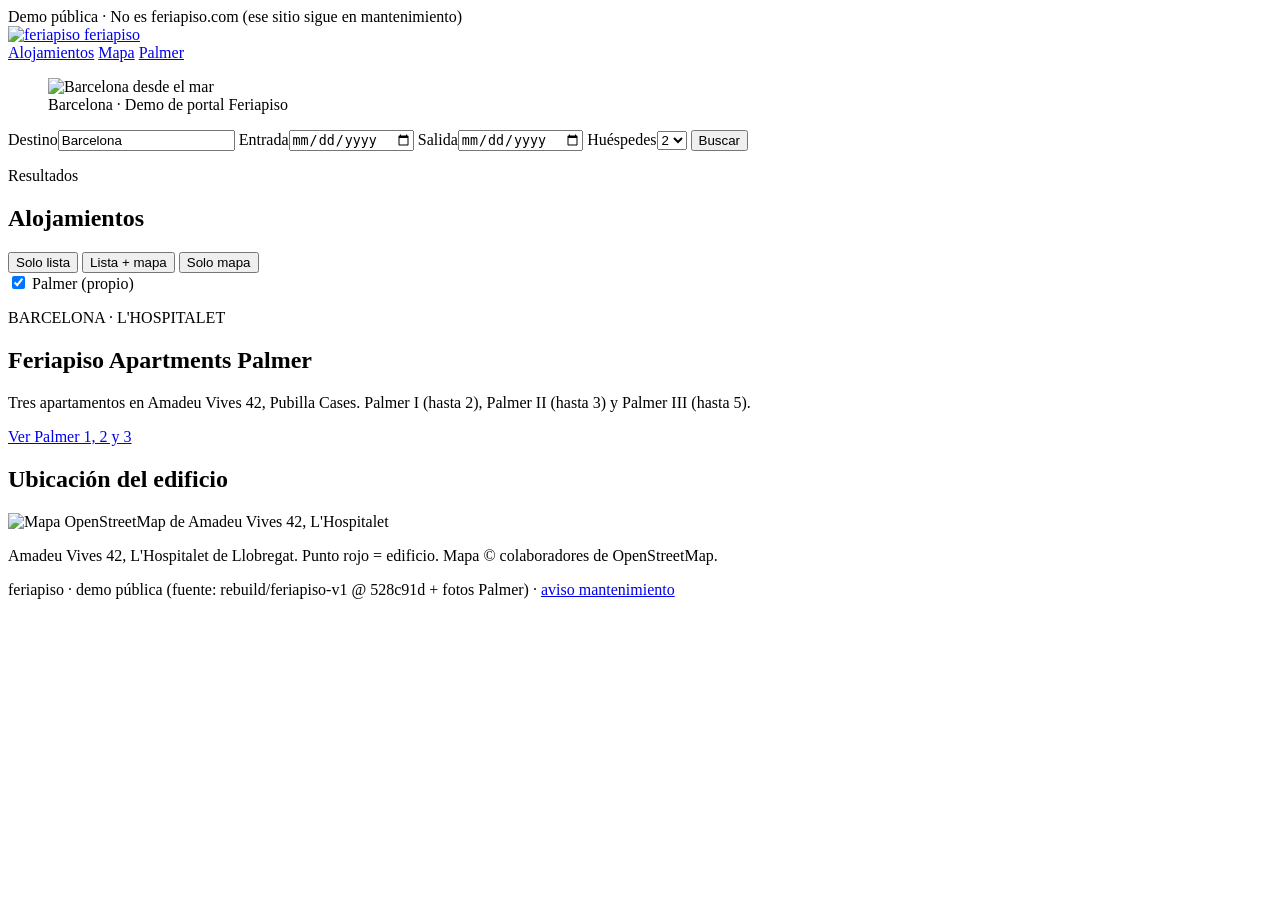
==== feriapiso-demo/index.html @ 1ec6c4c3 "Add feriapiso-demo portal (Palmer + Leaflet map) — HTML/JS/CSS + asset decode workflow" ====
<!doctype html>
<html lang="es">
<head>
  <meta charset="utf-8">
  <meta name="viewport" content="width=device-width,initial-scale=1">
  <title>feriapiso — demo Palmer + mapa</title>
  <meta name="description" content="Demo pública de Feriapiso: apartamentos Palmer I, II y III con mapa. No es feriapiso.com.">
  <meta name="robots" content="noindex, nofollow">
  <link rel="icon" href="./brand/logo.png">
  <link rel="stylesheet" href="https://unpkg.com/leaflet@1.9.4/dist/leaflet.css" integrity="sha256-p4NxAoJBhIIN+hmNHrzRCf9tD/miZyoHS5obTRR9BMY=" crossorigin="">
  <link rel="stylesheet" href="./styles.css">
  <meta property="og:title" content="feriapiso — demo Palmer">
  <meta property="og:description" content="Apartamentos Palmer I, II y III en L'Hospitalet · demo pública">
  <meta property="og:image" content="https://panamera7.github.io/feriapiso-demo/fotos/barcelona-mar.jpg">
</head>
<body>
  <div class="demo-banner">Demo pública · No es feriapiso.com (ese sitio sigue en mantenimiento)</div>
  <header class="topbar">
    <a class="brand" href="./index.html">
      <img src="./brand/logo.png" width="150" height="84" alt="feriapiso">
      <span class="wordmark"><span class="feria">feria</span><span class="piso">piso</span></span>
    </a>
    <nav>
      <a href="#alojamientos">Alojamientos</a>
      <a href="#mapa">Mapa</a>
      <a href="#palmer">Palmer</a>
    </nav>
  </header>

  <figure class="hero">
    <img src="./fotos/barcelona-mar.jpg" alt="Barcelona desde el mar">
    <figcaption>Barcelona · Demo de portal Feriapiso</figcaption>
  </figure>

  <form id="search" class="searchbox">
    <label>Destino<input id="destination" placeholder="Barcelona, Hospitalet…" value="Barcelona"></label>
    <label>Entrada<input id="checkin" type="date"></label>
    <label>Salida<input id="checkout" type="date"></label>
    <label>Huéspedes<select id="guests"><option>1</option><option selected>2</option><option>3</option><option>4</option><option>5</option></select></label>
    <button type="submit">Buscar</button>
  </form>

  <main class="split" id="destinos">
    <section id="alojamientos" class="section">
      <div class="section-head">
        <div>
          <p class="eyebrow" id="resultCount">Resultados</p>
          <h2>Alojamientos</h2>
        </div>
        <div class="view-switch">
          <button id="listView" type="button">Solo lista</button>
          <button id="splitView" class="active" type="button">Lista + mapa</button>
          <button id="mapView" type="button">Solo mapa</button>
        </div>
      </div>
      <aside class="filters">
        <label class="check"><input type="checkbox" id="onlyPalmer" checked> Palmer (propio)</label>
      </aside>
      <div id="results" class="cards"></div>
    </section>
    <div id="mapResults" class="map-results" aria-label="Mapa"></div>
  </main>

  <section id="palmer" class="palmer">
    <div>
      <p class="eyebrow">BARCELONA · L'HOSPITALET</p>
      <h2>Feriapiso Apartments Palmer</h2>
      <p>Tres apartamentos en Amadeu Vives 42, Pubilla Cases. Palmer I (hasta 2), Palmer II (hasta 3) y Palmer III (hasta 5).</p>
    </div>
    <a href="#alojamientos">Ver Palmer 1, 2 y 3</a>
  </section>

  <section id="mapa" class="static-map section">
    <h2>Ubicación del edificio</h2>
    <div class="map-wrap">
      <img src="./fotos/mapa-palmer.jpg" alt="Mapa OpenStreetMap de Amadeu Vives 42, L'Hospitalet">
      <p class="caption">Amadeu Vives 42, L'Hospitalet de Llobregat. Punto rojo = edificio. Mapa © colaboradores de OpenStreetMap.</p>
    </div>
  </section>

  <footer>
    feriapiso · demo pública (fuente: rebuild/feriapiso-v1 @ 528c91d + fotos Palmer) ·
    <a href="https://panamera7.github.io/feriapiso-share/">aviso mantenimiento</a>
  </footer>
  <script src="https://unpkg.com/leaflet@1.9.4/dist/leaflet.js" integrity="sha256-20nQCchB9co0qIjJZRGuk2/Z9VM+kNiyxNV1lvTlZBo=" crossorigin=""></script>
  <script type="module" src="./app.js"></script>
</body>
</html>
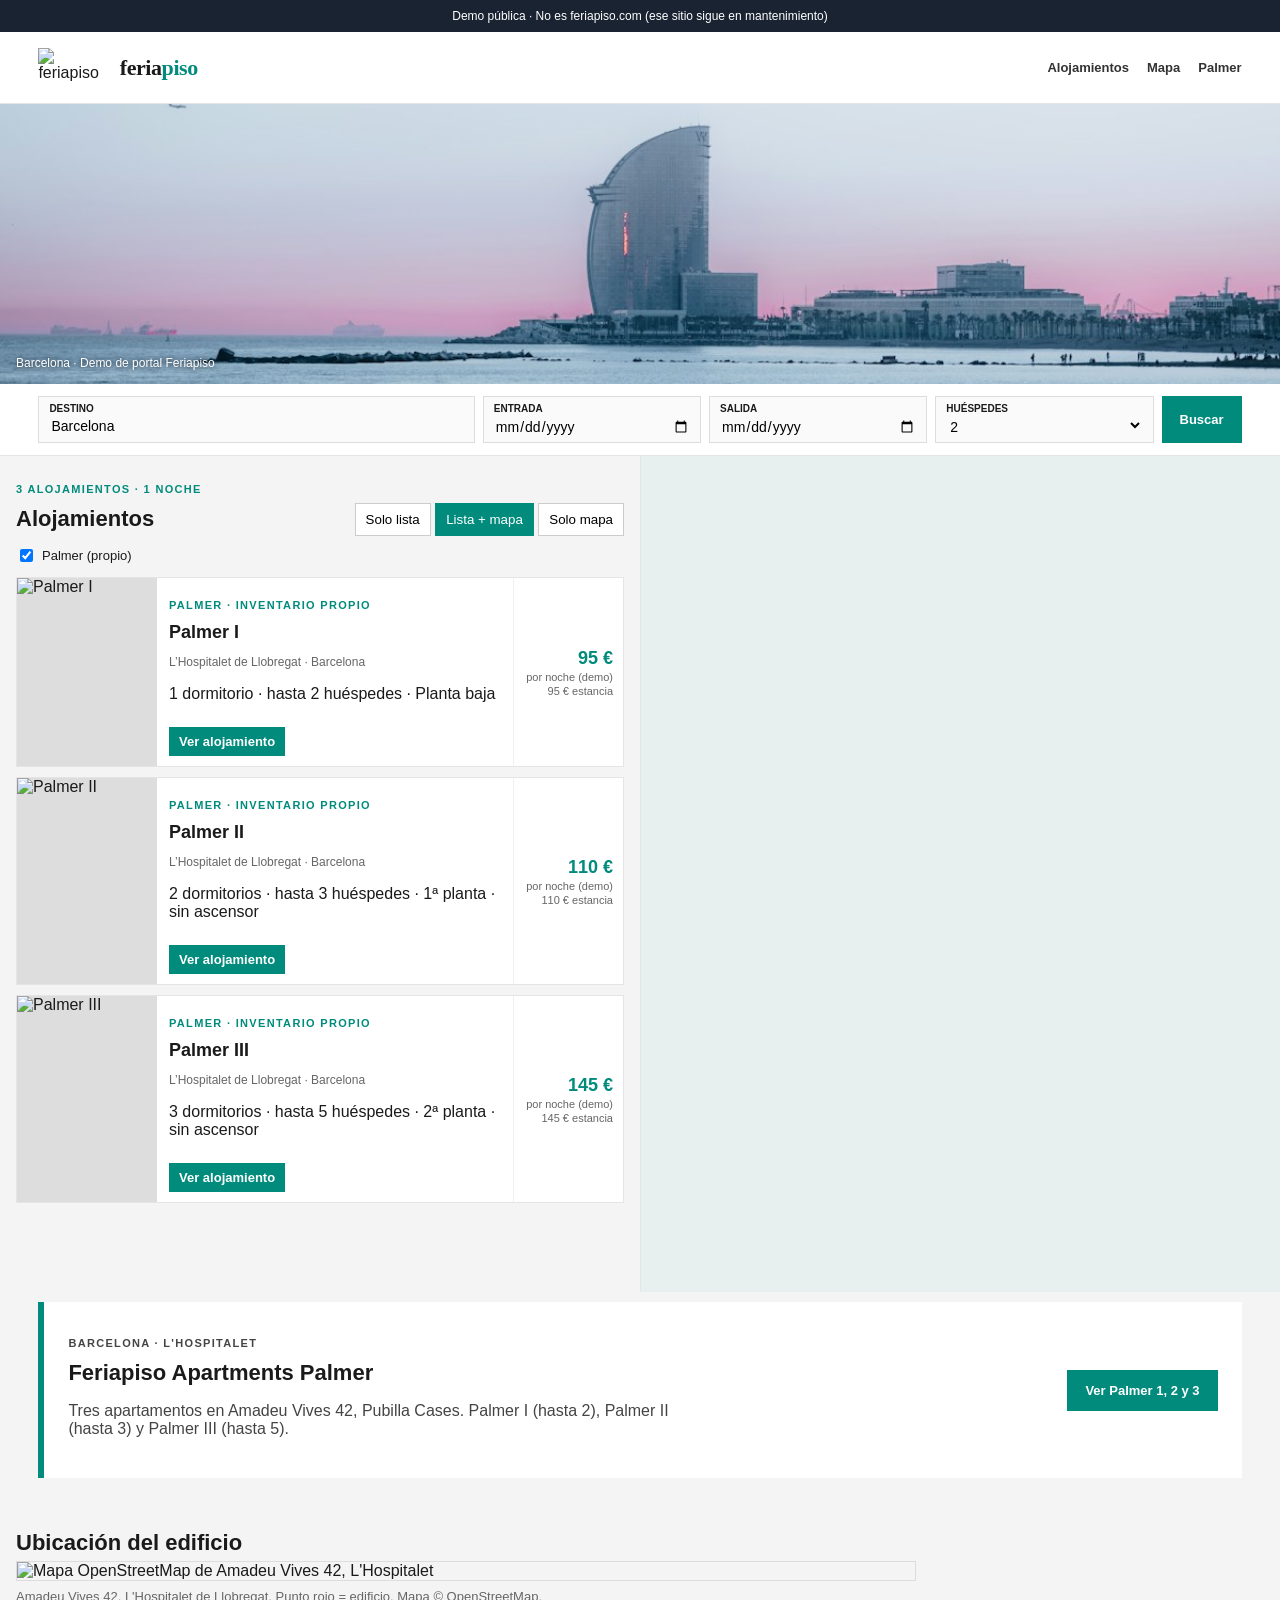
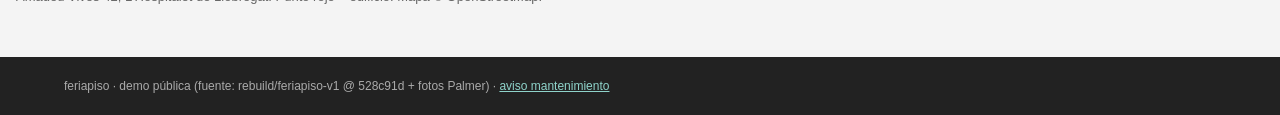
==== commit 5ea16bcf: "feriapiso-demo: update index hero + static map paths" ====
--- a/feriapiso-demo/index.html
+++ b/feriapiso-demo/index.html
@@ -11,7 +11,7 @@
   <link rel="stylesheet" href="./styles.css">
   <meta property="og:title" content="feriapiso — demo Palmer">
   <meta property="og:description" content="Apartamentos Palmer I, II y III en L'Hospitalet · demo pública">
-  <meta property="og:image" content="https://panamera7.github.io/feriapiso-demo/fotos/barcelona-mar.jpg">
+  <meta property="og:image" content="https://panamera7.github.io/feriapiso-share/barcelona-mar.jpg">
 </head>
 <body>
   <div class="demo-banner">Demo pública · No es feriapiso.com (ese sitio sigue en mantenimiento)</div>
@@ -28,7 +28,7 @@
   </header>
 
   <figure class="hero">
-    <img src="./fotos/barcelona-mar.jpg" alt="Barcelona desde el mar">
+    <img src="../feriapiso-share/barcelona-mar.jpg" alt="Barcelona desde el mar">
     <figcaption>Barcelona · Demo de portal Feriapiso</figcaption>
   </figure>
 
@@ -74,7 +74,7 @@
     <h2>Ubicación del edificio</h2>
     <div class="map-wrap">
       <img src="./fotos/mapa-palmer.jpg" alt="Mapa OpenStreetMap de Amadeu Vives 42, L'Hospitalet">
-      <p class="caption">Amadeu Vives 42, L'Hospitalet de Llobregat. Punto rojo = edificio. Mapa © colaboradores de OpenStreetMap.</p>
+      <p class="caption">Amadeu Vives 42, L'Hospitalet de Llobregat. Punto rojo = edificio. Mapa © OpenStreetMap.</p>
     </div>
   </section>
 
--- a/feriapiso-demo/styles.css
+++ b/feriapiso-demo/styles.css
@@ -0,0 +1,159 @@
+:root {
+  font-family: Arial, Helvetica, sans-serif;
+  color: #1a1a1a;
+  background: #f4f4f4;
+  --fp: #008b7c;
+}
+* { box-sizing: border-box; }
+body { margin: 0; }
+.demo-banner {
+  background: #1a2332;
+  color: #fff;
+  text-align: center;
+  font: 12px/32px Arial, sans-serif;
+  padding: 0 12px;
+}
+.topbar {
+  min-height: 72px;
+  display: flex;
+  align-items: center;
+  justify-content: space-between;
+  padding: 8px max(3vw, 16px);
+  background: #fff;
+  border-bottom: 1px solid #e5e5e5;
+}
+.brand {
+  display: flex;
+  align-items: center;
+  gap: 10px;
+  text-decoration: none;
+  color: inherit;
+}
+.brand img { height: 40px; width: auto; display: block; }
+.wordmark { font: 700 22px/1 Georgia, serif; letter-spacing: -0.02em; }
+.wordmark .feria { color: #1a1a1a; }
+.wordmark .piso { color: var(--fp); }
+.topbar nav { display: flex; gap: 18px; font-size: 13px; font-weight: 700; }
+.topbar nav a { color: #333; text-decoration: none; }
+.topbar nav a:hover { color: var(--fp); }
+
+.hero { margin: 0; position: relative; line-height: 0; }
+.hero img { width: 100%; max-height: 280px; object-fit: cover; display: block; }
+.hero figcaption {
+  position: absolute; left: 16px; bottom: 12px;
+  color: #fff; font: 12px/1.3 Arial, sans-serif;
+  text-shadow: 0 1px 4px rgba(0,0,0,.6);
+}
+
+.searchbox {
+  display: grid;
+  grid-template-columns: 2fr 1fr 1fr 1fr auto;
+  gap: 8px;
+  padding: 12px max(3vw, 16px);
+  background: #fff;
+  border-bottom: 1px solid #e5e5e5;
+  position: sticky;
+  top: 0;
+  z-index: 5;
+}
+.searchbox label {
+  font-size: 10px; font-weight: 700; text-transform: uppercase;
+  padding: 6px 10px; border: 1px solid #ddd; background: #fafafa;
+}
+.searchbox input, .searchbox select {
+  display: block; width: 100%; border: 0; background: transparent;
+  padding-top: 4px; font: 14px Arial, sans-serif;
+}
+.searchbox button, .palmer a, .detail-button, .card-link {
+  border: 0; background: var(--fp); color: #fff;
+  padding: 14px 18px; font: 700 13px/1 Arial, sans-serif;
+  text-decoration: none; display: inline-block; cursor: pointer;
+}
+.detail-button.secondary { background: #444; margin-left: 8px; }
+
+.split { display: grid; grid-template-columns: 1fr 1fr; min-height: 70vh; }
+.split.list-only { grid-template-columns: 1fr; }
+.split.list-only .map-results { display: none; }
+.split.map-only { grid-template-columns: 1fr; }
+.split.map-only .section { display: none; }
+
+.section { padding: 16px 16px 40px; overflow: auto; }
+.section-head {
+  display: flex; justify-content: space-between; align-items: end;
+  gap: 12px; margin-bottom: 10px;
+}
+.section h2, .palmer h2 { font-size: 22px; font-weight: 700; margin: .2em 0; }
+.filters { display: flex; flex-wrap: wrap; gap: 12px; margin-bottom: 12px; }
+.filters .check { display: flex; gap: 6px; align-items: center; font-size: 13px; }
+.eyebrow {
+  font-size: 11px; font-weight: 700; letter-spacing: .12em;
+  color: var(--fp); text-transform: uppercase;
+}
+.view-switch button { border: 1px solid #ccc; background: #fff; padding: 8px 10px; cursor: pointer; }
+.view-switch .active { background: var(--fp); color: #fff; border-color: var(--fp); }
+
+.cards { display: flex; flex-direction: column; gap: 10px; }
+.row {
+  display: grid; grid-template-columns: 140px 1fr 110px;
+  background: #fff; border: 1px solid #e5e5e5;
+}
+.photo { min-height: 110px; overflow: hidden; background: #ddd; }
+.photo img { width: 100%; height: 100%; object-fit: cover; display: block; min-height: 110px; }
+.card-body { padding: 10px 12px; }
+.card-body h3 { margin: 0 0 4px; font-size: 18px; }
+.meta { color: #666; font-size: 12px; }
+.price {
+  padding: 10px; text-align: right; border-left: 1px solid #f0f0f0;
+  display: flex; flex-direction: column; justify-content: center; gap: 2px;
+}
+.price strong { font-size: 18px; color: var(--fp); }
+.price span, .price em { font-size: 11px; color: #666; font-style: normal; }
+.card-link { padding: 8px 10px; margin-top: 8px; }
+
+.palmer {
+  margin: 10px max(3vw, 16px) 32px; padding: 24px; background: #fff;
+  border-left: 6px solid var(--fp);
+  display: flex; justify-content: space-between; align-items: center; gap: 24px;
+}
+.palmer p { max-width: 640px; color: #444; }
+
+.map-results {
+  position: sticky; top: 64px; height: calc(100vh - 64px);
+  border-left: 1px solid #e5e5e5; background: #e8f0ef;
+}
+.leaflet-host { height: 100%; min-height: 420px; width: 100%; }
+.detail-leaflet, .detail-map .leaflet-host { min-height: 360px; height: 360px; }
+
+.map-wrap img { width: 100%; max-width: 900px; height: auto; display: block; border: 1px solid #ddd; }
+.caption { color: #666; font-size: 13px; margin-top: 8px; }
+
+.detail-hero {
+  padding: 24px max(4vw, 20px);
+  display: grid; grid-template-columns: 1.3fr 1fr; gap: 32px; background: #fff;
+}
+.detail-gallery {
+  display: grid; grid-template-columns: 1fr 1fr; gap: 8px;
+}
+.detail-gallery img {
+  width: 100%; height: 180px; object-fit: cover; display: block; border-radius: 4px;
+}
+.detail-gallery img:first-child {
+  grid-column: 1 / -1; height: 280px;
+}
+.booking-box { margin-top: 20px; padding: 18px; border: 1px solid #e2e2e2; }
+.facts { color: #444; }
+.lead { font-size: 16px; color: #555; }
+.loading { padding: 40px; }
+
+footer { padding: 22px 5vw; background: #222; color: #aaa; font-size: 12px; }
+footer a { color: #8fd4cb; }
+
+@media (max-width: 900px) {
+  .topbar nav { display: none; }
+  .searchbox { grid-template-columns: 1fr 1fr; position: static; }
+  .searchbox label:first-child, .searchbox button { grid-column: 1 / -1; }
+  .split, .row, .detail-hero { grid-template-columns: 1fr; }
+  .map-results { position: static; height: 360px; border-left: 0; }
+  .palmer, .section-head { flex-direction: column; align-items: flex-start; }
+  .price { text-align: left; border-left: 0; border-top: 1px solid #f0f0f0; }
+}
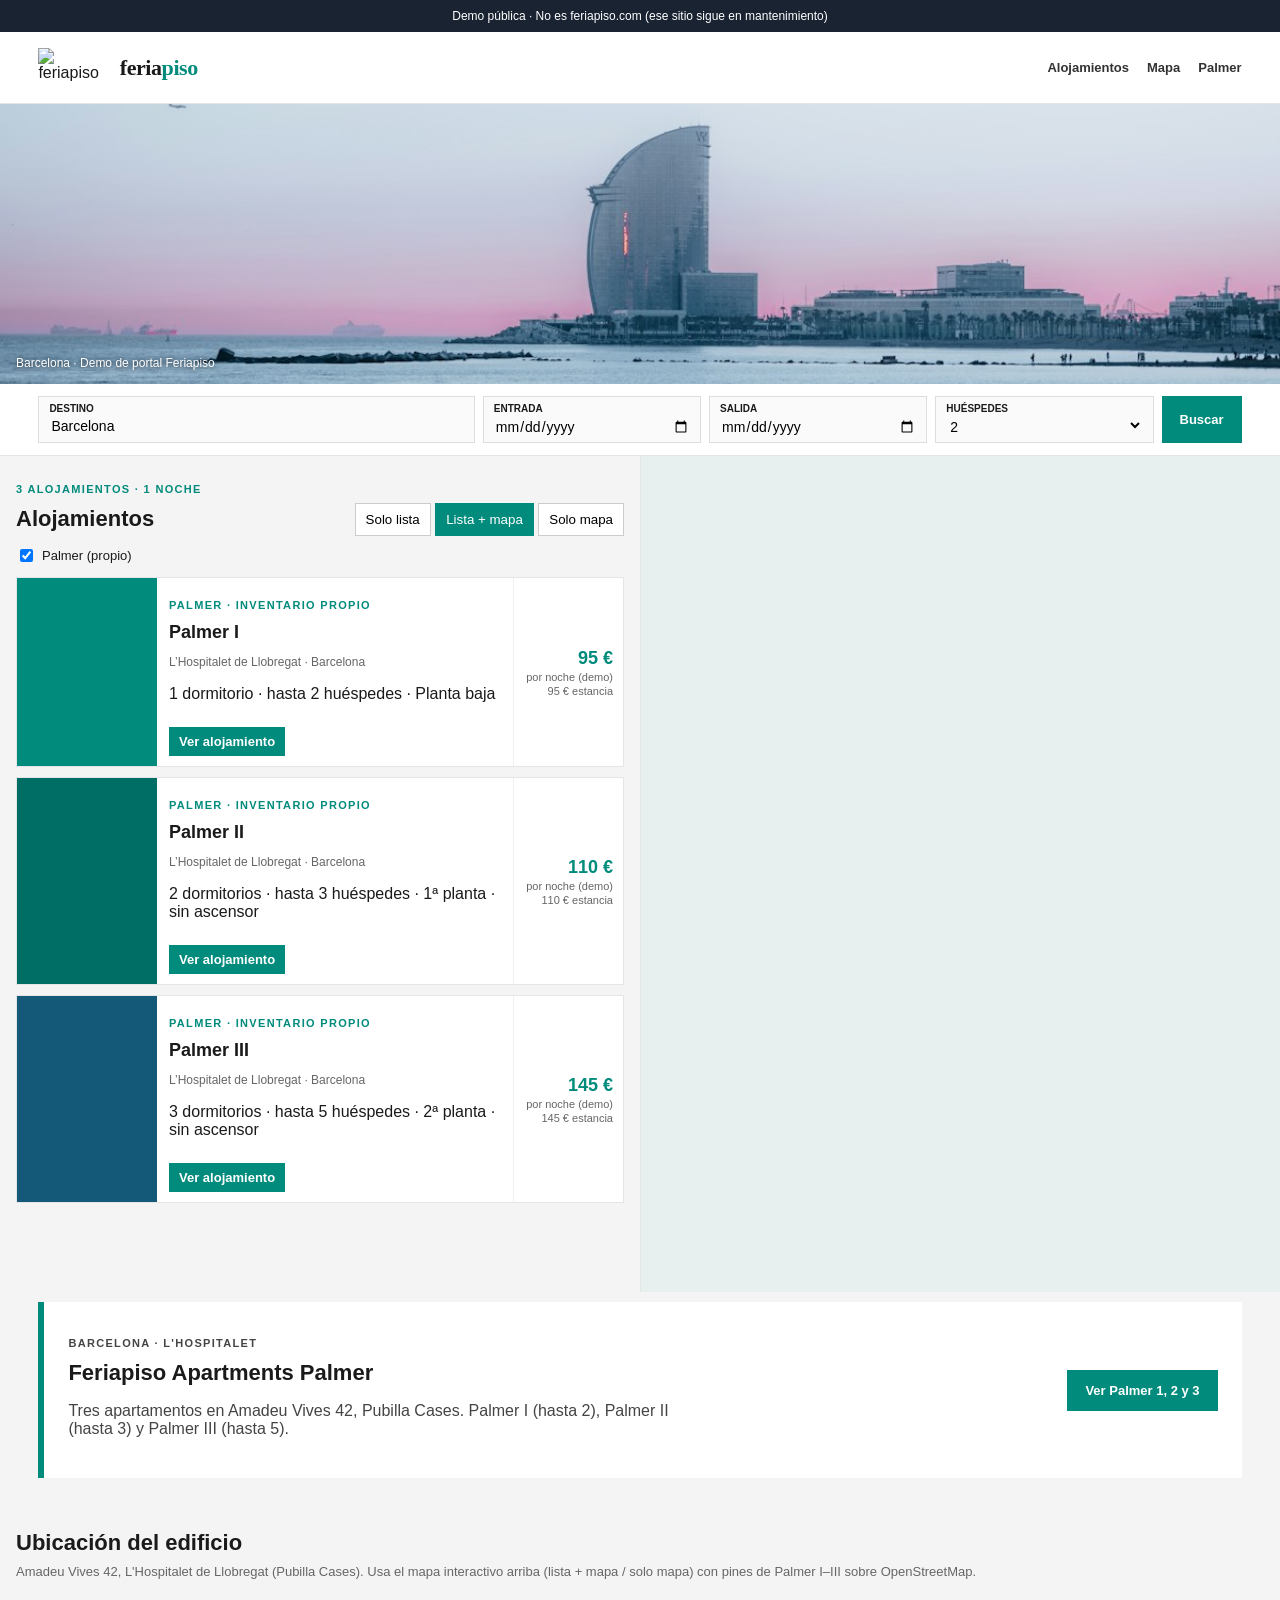
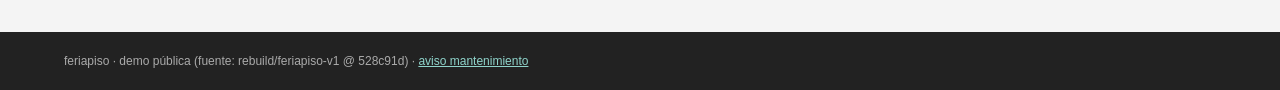
==== commit 02041514: "feriapiso-demo: use local hero; Leaflet is primary map" ====
--- a/feriapiso-demo/index.html
+++ b/feriapiso-demo/index.html
@@ -11,7 +11,7 @@
   <link rel="stylesheet" href="./styles.css">
   <meta property="og:title" content="feriapiso — demo Palmer">
   <meta property="og:description" content="Apartamentos Palmer I, II y III en L'Hospitalet · demo pública">
-  <meta property="og:image" content="https://panamera7.github.io/feriapiso-share/barcelona-mar.jpg">
+  <meta property="og:image" content="https://panamera7.github.io/feriapiso-demo/fotos/barcelona-mar.jpg">
 </head>
 <body>
   <div class="demo-banner">Demo pública · No es feriapiso.com (ese sitio sigue en mantenimiento)</div>
@@ -28,7 +28,7 @@
   </header>
 
   <figure class="hero">
-    <img src="../feriapiso-share/barcelona-mar.jpg" alt="Barcelona desde el mar">
+    <img src="./fotos/barcelona-mar.jpg" alt="Barcelona desde el mar">
     <figcaption>Barcelona · Demo de portal Feriapiso</figcaption>
   </figure>
 
@@ -58,7 +58,7 @@
       </aside>
       <div id="results" class="cards"></div>
     </section>
-    <div id="mapResults" class="map-results" aria-label="Mapa"></div>
+    <div id="mapResults" class="map-results" aria-label="Mapa interactivo Leaflet"></div>
   </main>
 
   <section id="palmer" class="palmer">
@@ -72,14 +72,11 @@
 
   <section id="mapa" class="static-map section">
     <h2>Ubicación del edificio</h2>
-    <div class="map-wrap">
-      <img src="./fotos/mapa-palmer.jpg" alt="Mapa OpenStreetMap de Amadeu Vives 42, L'Hospitalet">
-      <p class="caption">Amadeu Vives 42, L'Hospitalet de Llobregat. Punto rojo = edificio. Mapa © OpenStreetMap.</p>
-    </div>
+    <p class="caption">Amadeu Vives 42, L'Hospitalet de Llobregat (Pubilla Cases). Usa el mapa interactivo arriba (lista + mapa / solo mapa) con pines de Palmer I–III sobre OpenStreetMap.</p>
   </section>
 
   <footer>
-    feriapiso · demo pública (fuente: rebuild/feriapiso-v1 @ 528c91d + fotos Palmer) ·
+    feriapiso · demo pública (fuente: rebuild/feriapiso-v1 @ 528c91d) ·
     <a href="https://panamera7.github.io/feriapiso-share/">aviso mantenimiento</a>
   </footer>
   <script src="https://unpkg.com/leaflet@1.9.4/dist/leaflet.js" integrity="sha256-20nQCchB9co0qIjJZRGuk2/Z9VM+kNiyxNV1lvTlZBo=" crossorigin=""></script>
